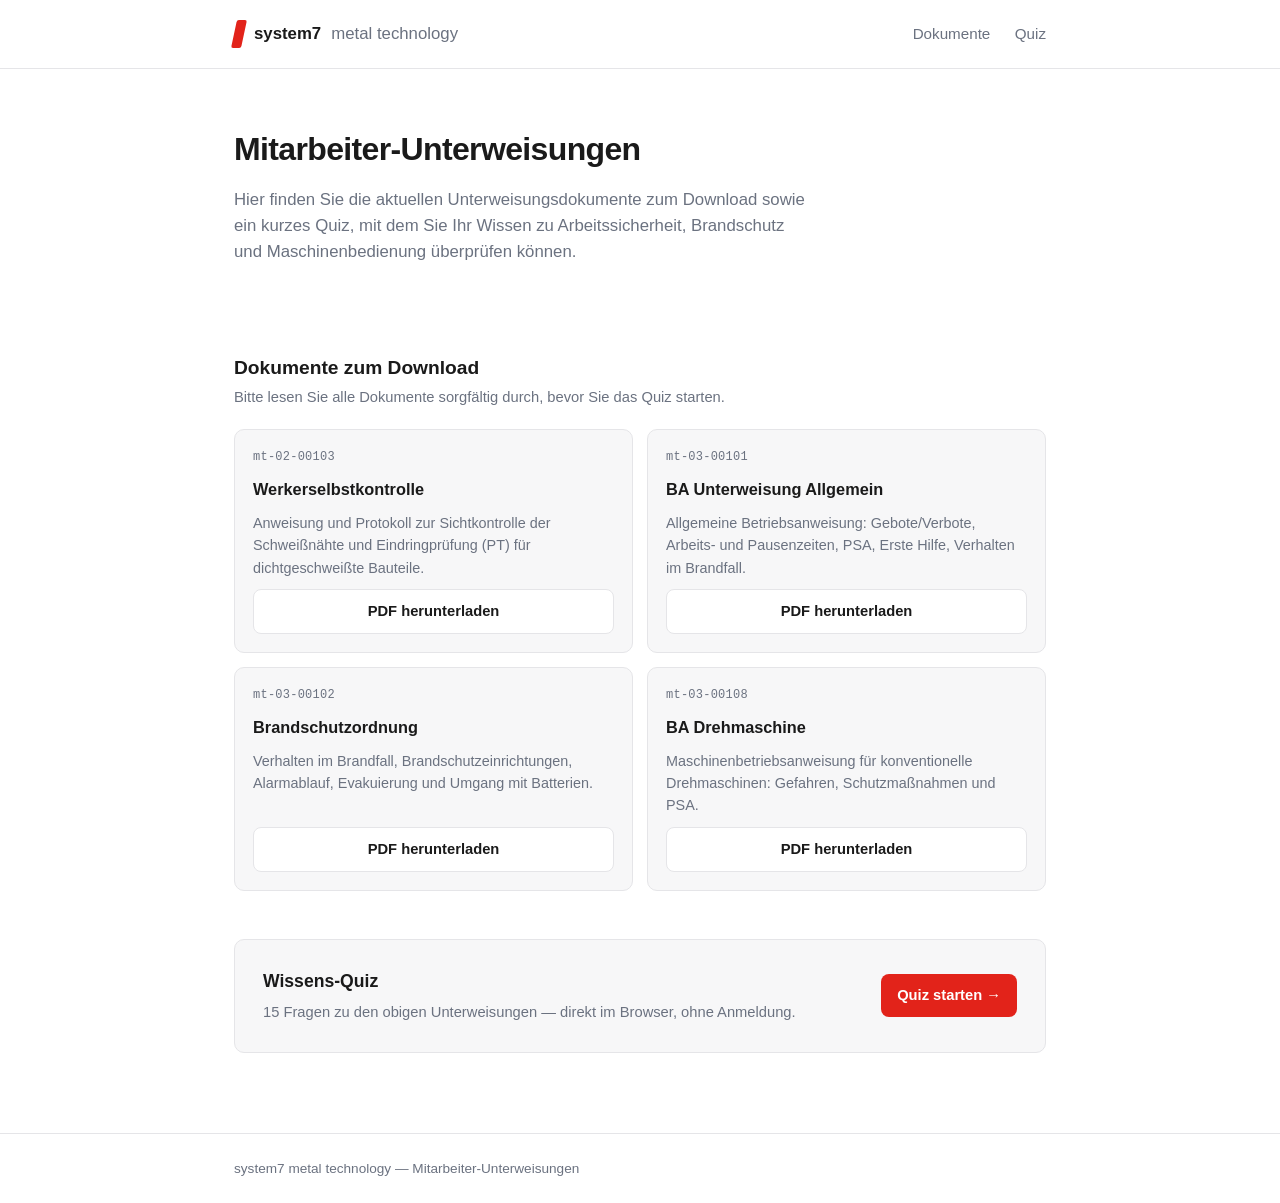
==== index.html @ b5b2784b "Add minimalist GitHub Pages site with document downloads and safety quiz Publishes the 4 employee in" ====
<!doctype html>
<html lang="de">
<head>
<meta charset="utf-8">
<meta name="viewport" content="width=device-width, initial-scale=1">
<title>Mitarbeiter-Unterweisungen | system7 metal technology</title>
<link rel="stylesheet" href="assets/style.css">
</head>
<body>

<header class="site">
  <div class="wrap">
    <a class="brand" href="index.html"><span class="mark"></span>system7 <span style="font-weight:400;color:var(--muted)">metal technology</span></a>
    <nav class="site">
      <a href="#dokumente">Dokumente</a>
      <a href="quiz.html">Quiz</a>
    </nav>
  </div>
</header>

<main>
  <div class="wrap">

    <section class="hero">
      <h1>Mitarbeiter-Unterweisungen</h1>
      <p>Hier finden Sie die aktuellen Unterweisungsdokumente zum Download sowie ein kurzes Quiz,
      mit dem Sie Ihr Wissen zu Arbeitssicherheit, Brandschutz und Maschinenbedienung überprüfen können.</p>
    </section>

    <section id="dokumente">
      <h2 class="section-title">Dokumente zum Download</h2>
      <p class="section-sub">Bitte lesen Sie alle Dokumente sorgfältig durch, bevor Sie das Quiz starten.</p>

      <div class="doc-grid">

        <div class="doc-card">
          <span class="doc-num">mt-02-00103</span>
          <h3>Werkerselbstkontrolle</h3>
          <p>Anweisung und Protokoll zur Sichtkontrolle der Schweißnähte und Eindringprüfung (PT) für dichtgeschweißte Bauteile.</p>
          <a class="btn btn-outline" href="documents/mt-02-00103-werkerselbstkontrolle.pdf" download>PDF herunterladen</a>
        </div>

        <div class="doc-card">
          <span class="doc-num">mt-03-00101</span>
          <h3>BA Unterweisung Allgemein</h3>
          <p>Allgemeine Betriebsanweisung: Gebote/Verbote, Arbeits- und Pausenzeiten, PSA, Erste Hilfe, Verhalten im Brandfall.</p>
          <a class="btn btn-outline" href="documents/mt-03-00101-unterweisung-allgemein.pdf" download>PDF herunterladen</a>
        </div>

        <div class="doc-card">
          <span class="doc-num">mt-03-00102</span>
          <h3>Brandschutzordnung</h3>
          <p>Verhalten im Brandfall, Brandschutzeinrichtungen, Alarmablauf, Evakuierung und Umgang mit Batterien.</p>
          <a class="btn btn-outline" href="documents/mt-03-00102-brandschutzordnung.pdf" download>PDF herunterladen</a>
        </div>

        <div class="doc-card">
          <span class="doc-num">mt-03-00108</span>
          <h3>BA Drehmaschine</h3>
          <p>Maschinenbetriebsanweisung für konventionelle Drehmaschinen: Gefahren, Schutzmaßnahmen und PSA.</p>
          <a class="btn btn-outline" href="documents/mt-03-00108-drehmaschine.pdf" download>PDF herunterladen</a>
        </div>

      </div>
    </section>

    <section>
      <div class="quiz-cta">
        <div>
          <h3>Wissens-Quiz</h3>
          <p>15 Fragen zu den obigen Unterweisungen &mdash; direkt im Browser, ohne Anmeldung.</p>
        </div>
        <a class="btn btn-primary" href="quiz.html">Quiz starten &rarr;</a>
      </div>
    </section>

  </div>
</main>

<footer class="site">
  <div class="wrap">
    system7 metal technology &mdash; Mitarbeiter-Unterweisungen
  </div>
</footer>

</body>
</html>
---- assets/style.css ----
:root {
  --red: #e2231a;
  --red-dark: #b91c14;
  --ink: #1a1a1a;
  --muted: #6b7280;
  --bg: #ffffff;
  --card: #f7f7f8;
  --border: #e5e5e8;
  --green: #1a8a4a;
  --green-bg: #eafaf0;
  --red-bg: #fdecec;
  --radius: 10px;
  --maxw: 860px;
}

* { box-sizing: border-box; }

html, body {
  margin: 0;
  padding: 0;
}

body {
  font-family: -apple-system, BlinkMacSystemFont, "Segoe UI", Roboto, Helvetica, Arial, sans-serif;
  color: var(--ink);
  background: var(--bg);
  line-height: 1.55;
}

a { color: var(--red); }

.wrap {
  max-width: var(--maxw);
  margin: 0 auto;
  padding: 0 24px;
}

header.site {
  border-bottom: 1px solid var(--border);
  padding: 20px 0;
}

header.site .wrap {
  display: flex;
  align-items: center;
  justify-content: space-between;
  gap: 16px;
}

.brand {
  display: flex;
  align-items: center;
  gap: 10px;
  font-weight: 700;
  font-size: 1.05rem;
  text-decoration: none;
  color: var(--ink);
}

.brand .mark {
  width: 10px;
  height: 28px;
  background: var(--red);
  border-radius: 2px;
  display: inline-block;
  transform: skewX(-12deg);
}

nav.site a {
  color: var(--muted);
  text-decoration: none;
  font-size: 0.95rem;
  margin-left: 20px;
}

nav.site a:hover { color: var(--ink); }

main {
  padding: 48px 0 80px;
}

.hero {
  padding: 8px 0 40px;
}

.hero h1 {
  font-size: 2rem;
  margin: 0 0 12px;
  letter-spacing: -0.02em;
}

.hero p {
  color: var(--muted);
  font-size: 1.05rem;
  max-width: 62ch;
  margin: 0;
}

.section-title {
  font-size: 1.2rem;
  margin: 0 0 4px;
}

.section-sub {
  color: var(--muted);
  font-size: 0.92rem;
  margin: 0 0 20px;
}

section + section {
  margin-top: 48px;
}

.doc-grid {
  display: grid;
  grid-template-columns: repeat(2, 1fr);
  gap: 14px;
}

@media (max-width: 640px) {
  .doc-grid { grid-template-columns: 1fr; }
}

.doc-card {
  border: 1px solid var(--border);
  background: var(--card);
  border-radius: var(--radius);
  padding: 18px;
  display: flex;
  flex-direction: column;
  gap: 10px;
}

.doc-card .doc-num {
  font-size: 0.75rem;
  color: var(--muted);
  font-family: ui-monospace, SFMono-Regular, Menlo, monospace;
  letter-spacing: 0.02em;
}

.doc-card h3 {
  margin: 0;
  font-size: 1.02rem;
}

.doc-card p {
  margin: 0;
  color: var(--muted);
  font-size: 0.9rem;
  flex: 1;
}

.btn {
  display: inline-flex;
  align-items: center;
  justify-content: center;
  gap: 8px;
  border: none;
  border-radius: 8px;
  padding: 10px 16px;
  font-size: 0.92rem;
  font-weight: 600;
  cursor: pointer;
  text-decoration: none;
  transition: background 0.15s ease, transform 0.05s ease;
}

.btn:active { transform: scale(0.98); }

.btn-primary {
  background: var(--red);
  color: #fff;
}
.btn-primary:hover { background: var(--red-dark); }

.btn-outline {
  background: #fff;
  color: var(--ink);
  border: 1px solid var(--border);
}
.btn-outline:hover { border-color: var(--red); color: var(--red); }

.quiz-cta {
  border: 1px solid var(--border);
  background: var(--card);
  border-radius: var(--radius);
  padding: 28px;
  display: flex;
  align-items: center;
  justify-content: space-between;
  gap: 20px;
  flex-wrap: wrap;
}

.quiz-cta h3 {
  margin: 0 0 6px;
  font-size: 1.1rem;
}

.quiz-cta p {
  margin: 0;
  color: var(--muted);
  font-size: 0.92rem;
}

footer.site {
  border-top: 1px solid var(--border);
  padding: 24px 0;
  color: var(--muted);
  font-size: 0.85rem;
}

/* ---- Quiz page ---- */

.quiz-shell {
  max-width: 640px;
  margin: 0 auto;
}

.progress-track {
  height: 6px;
  background: var(--border);
  border-radius: 4px;
  overflow: hidden;
  margin-bottom: 8px;
}

.progress-fill {
  height: 100%;
  background: var(--red);
  width: 0%;
  transition: width 0.25s ease;
}

.progress-label {
  display: flex;
  justify-content: space-between;
  font-size: 0.85rem;
  color: var(--muted);
  margin-bottom: 28px;
}

.question-card {
  border: 1px solid var(--border);
  border-radius: var(--radius);
  padding: 26px;
  background: var(--card);
}

.question-tag {
  display: inline-block;
  font-size: 0.72rem;
  font-weight: 700;
  text-transform: uppercase;
  letter-spacing: 0.04em;
  color: var(--red);
  background: var(--red-bg);
  padding: 3px 8px;
  border-radius: 5px;
  margin-bottom: 12px;
}

.question-text {
  font-size: 1.15rem;
  font-weight: 600;
  margin: 0 0 20px;
}

.options {
  display: flex;
  flex-direction: column;
  gap: 10px;
}

.option {
  display: flex;
  align-items: flex-start;
  gap: 12px;
  text-align: left;
  border: 1px solid var(--border);
  background: #fff;
  border-radius: 8px;
  padding: 13px 14px;
  font-size: 0.98rem;
  cursor: pointer;
  color: var(--ink);
}

.option:hover:not(:disabled) {
  border-color: var(--red);
}

.option .letter {
  flex: none;
  width: 22px;
  height: 22px;
  border-radius: 50%;
  border: 1px solid var(--border);
  display: flex;
  align-items: center;
  justify-content: center;
  font-size: 0.78rem;
  font-weight: 700;
  color: var(--muted);
}

.option.correct {
  border-color: var(--green);
  background: var(--green-bg);
}
.option.correct .letter {
  background: var(--green);
  border-color: var(--green);
  color: #fff;
}

.option.wrong {
  border-color: var(--red);
  background: var(--red-bg);
}
.option.wrong .letter {
  background: var(--red);
  border-color: var(--red);
  color: #fff;
}

.option:disabled {
  cursor: default;
}

.explain {
  margin-top: 18px;
  padding: 14px 16px;
  border-radius: 8px;
  background: #fff;
  border: 1px solid var(--border);
  font-size: 0.9rem;
  color: var(--muted);
  display: none;
}
.explain.show { display: block; }

.quiz-actions {
  display: flex;
  justify-content: flex-end;
  margin-top: 22px;
}

.result-card {
  border: 1px solid var(--border);
  border-radius: var(--radius);
  padding: 36px;
  text-align: center;
  background: var(--card);
}

.result-score {
  font-size: 2.6rem;
  font-weight: 800;
  margin: 6px 0 4px;
}

.result-msg {
  color: var(--muted);
  margin-bottom: 24px;
}

.result-actions {
  display: flex;
  gap: 12px;
  justify-content: center;
  flex-wrap: wrap;
}

.review-list {
  text-align: left;
  margin-top: 32px;
  display: flex;
  flex-direction: column;
  gap: 12px;
}

.review-item {
  border: 1px solid var(--border);
  border-radius: 8px;
  padding: 14px 16px;
  background: #fff;
  font-size: 0.9rem;
}

.review-item .rq {
  font-weight: 600;
  margin-bottom: 6px;
}

.review-item .ra-correct { color: var(--green); }
.review-item .ra-wrong { color: var(--red); text-decoration: line-through; }

.hidden { display: none !important; }
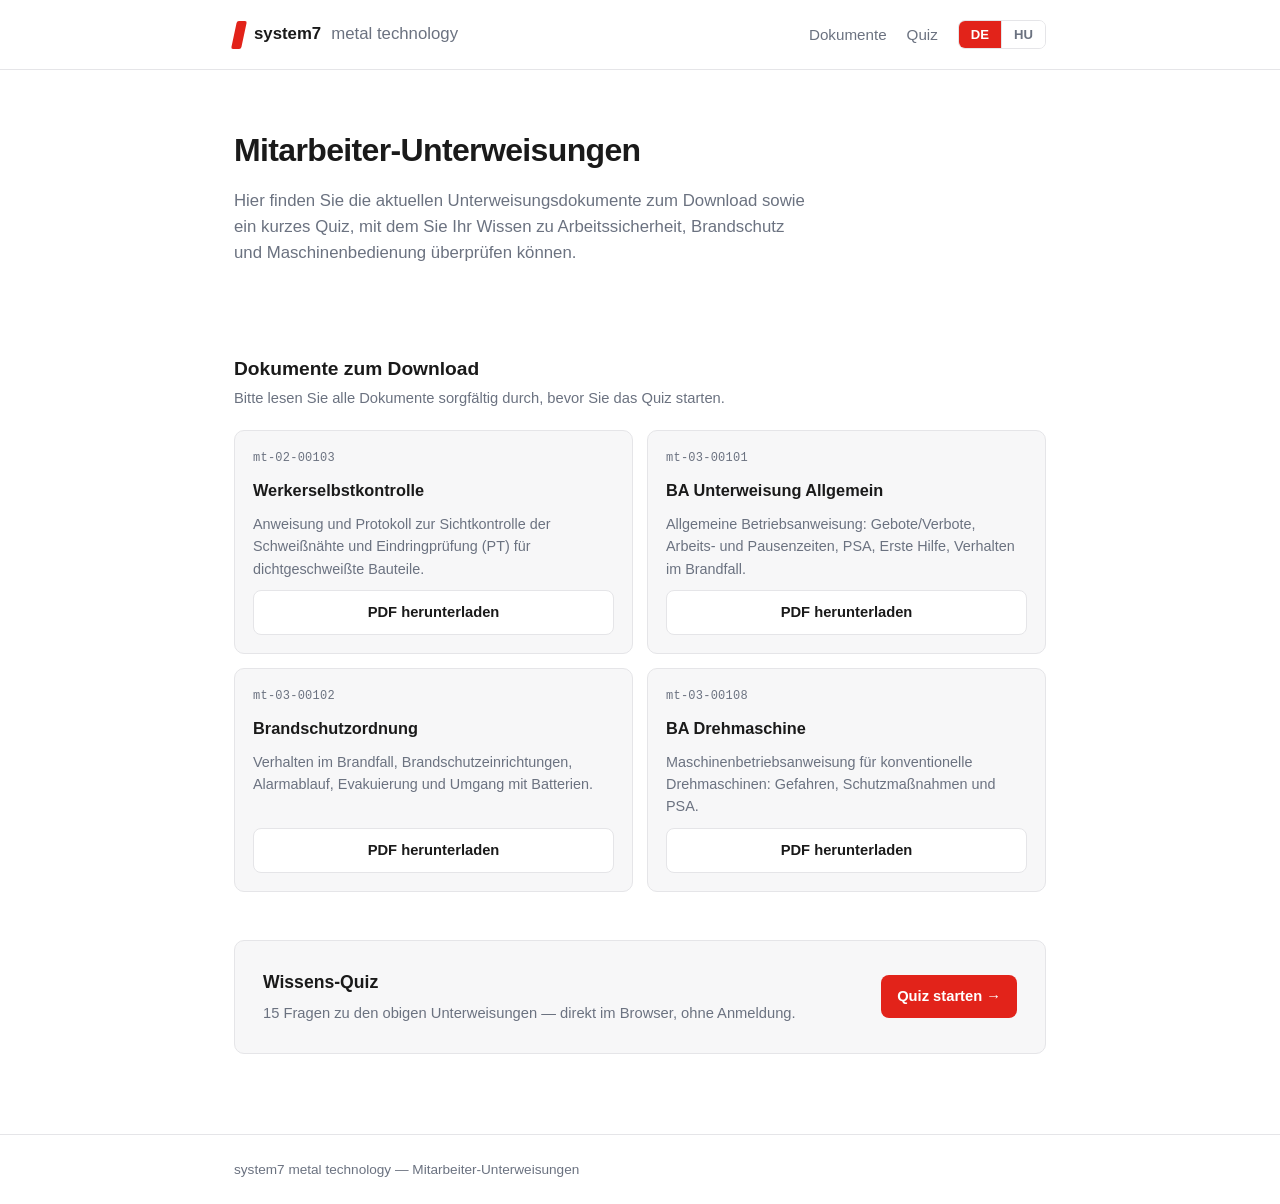
==== commit 514e9bc8: "Add DE/HU language toggle with Hungarian translations and documents Adds a language switcher (defaul" ====
--- a/index.html
+++ b/index.html
@@ -12,8 +12,12 @@
   <div class="wrap">
     <a class="brand" href="index.html"><span class="mark"></span>system7 <span style="font-weight:400;color:var(--muted)">metal technology</span></a>
     <nav class="site">
-      <a href="#dokumente">Dokumente</a>
-      <a href="quiz.html">Quiz</a>
+      <a href="#dokumente" data-i18n="nav_docs">Dokumente</a>
+      <a href="quiz.html" data-i18n="nav_quiz">Quiz</a>
+      <div class="lang-toggle">
+        <button class="lang-btn" data-lang-btn="de">DE</button>
+        <button class="lang-btn" data-lang-btn="hu">HU</button>
+      </div>
     </nav>
   </div>
 </header>
@@ -22,43 +26,43 @@
   <div class="wrap">
 
     <section class="hero">
-      <h1>Mitarbeiter-Unterweisungen</h1>
-      <p>Hier finden Sie die aktuellen Unterweisungsdokumente zum Download sowie ein kurzes Quiz,
+      <h1 data-i18n="hero_title">Mitarbeiter-Unterweisungen</h1>
+      <p data-i18n="hero_text">Hier finden Sie die aktuellen Unterweisungsdokumente zum Download sowie ein kurzes Quiz,
       mit dem Sie Ihr Wissen zu Arbeitssicherheit, Brandschutz und Maschinenbedienung überprüfen können.</p>
     </section>
 
     <section id="dokumente">
-      <h2 class="section-title">Dokumente zum Download</h2>
-      <p class="section-sub">Bitte lesen Sie alle Dokumente sorgfältig durch, bevor Sie das Quiz starten.</p>
+      <h2 class="section-title" data-i18n="docs_title">Dokumente zum Download</h2>
+      <p class="section-sub" data-i18n="docs_sub">Bitte lesen Sie alle Dokumente sorgfältig durch, bevor Sie das Quiz starten.</p>
 
       <div class="doc-grid">
 
-        <div class="doc-card">
-          <span class="doc-num">mt-02-00103</span>
-          <h3>Werkerselbstkontrolle</h3>
-          <p>Anweisung und Protokoll zur Sichtkontrolle der Schweißnähte und Eindringprüfung (PT) für dichtgeschweißte Bauteile.</p>
-          <a class="btn btn-outline" href="documents/mt-02-00103-werkerselbstkontrolle.pdf" download>PDF herunterladen</a>
+        <div class="doc-card" data-doc="werkerselbstkontrolle">
+          <span class="doc-num" data-doc-num></span>
+          <h3 data-doc-title></h3>
+          <p data-doc-desc></p>
+          <a class="btn btn-outline" data-doc-link download></a>
         </div>
 
-        <div class="doc-card">
-          <span class="doc-num">mt-03-00101</span>
-          <h3>BA Unterweisung Allgemein</h3>
-          <p>Allgemeine Betriebsanweisung: Gebote/Verbote, Arbeits- und Pausenzeiten, PSA, Erste Hilfe, Verhalten im Brandfall.</p>
-          <a class="btn btn-outline" href="documents/mt-03-00101-unterweisung-allgemein.pdf" download>PDF herunterladen</a>
+        <div class="doc-card" data-doc="allgemein">
+          <span class="doc-num" data-doc-num></span>
+          <h3 data-doc-title></h3>
+          <p data-doc-desc></p>
+          <a class="btn btn-outline" data-doc-link download></a>
         </div>
 
-        <div class="doc-card">
-          <span class="doc-num">mt-03-00102</span>
-          <h3>Brandschutzordnung</h3>
-          <p>Verhalten im Brandfall, Brandschutzeinrichtungen, Alarmablauf, Evakuierung und Umgang mit Batterien.</p>
-          <a class="btn btn-outline" href="documents/mt-03-00102-brandschutzordnung.pdf" download>PDF herunterladen</a>
+        <div class="doc-card" data-doc="brandschutz">
+          <span class="doc-num" data-doc-num></span>
+          <h3 data-doc-title></h3>
+          <p data-doc-desc></p>
+          <a class="btn btn-outline" data-doc-link download></a>
         </div>
 
-        <div class="doc-card">
-          <span class="doc-num">mt-03-00108</span>
-          <h3>BA Drehmaschine</h3>
-          <p>Maschinenbetriebsanweisung für konventionelle Drehmaschinen: Gefahren, Schutzmaßnahmen und PSA.</p>
-          <a class="btn btn-outline" href="documents/mt-03-00108-drehmaschine.pdf" download>PDF herunterladen</a>
+        <div class="doc-card" data-doc="drehmaschine">
+          <span class="doc-num" data-doc-num></span>
+          <h3 data-doc-title></h3>
+          <p data-doc-desc></p>
+          <a class="btn btn-outline" data-doc-link download></a>
         </div>
 
       </div>
@@ -67,10 +71,10 @@
     <section>
       <div class="quiz-cta">
         <div>
-          <h3>Wissens-Quiz</h3>
-          <p>15 Fragen zu den obigen Unterweisungen &mdash; direkt im Browser, ohne Anmeldung.</p>
+          <h3 data-i18n="quiz_cta_title">Wissens-Quiz</h3>
+          <p data-i18n="quiz_cta_text">15 Fragen zu den obigen Unterweisungen &mdash; direkt im Browser, ohne Anmeldung.</p>
         </div>
-        <a class="btn btn-primary" href="quiz.html">Quiz starten &rarr;</a>
+        <a class="btn btn-primary" href="quiz.html" data-i18n="quiz_cta_btn">Quiz starten &rarr;</a>
       </div>
     </section>
 
@@ -78,10 +82,16 @@
 </main>
 
 <footer class="site">
-  <div class="wrap">
+  <div class="wrap" data-i18n="footer">
     system7 metal technology &mdash; Mitarbeiter-Unterweisungen
   </div>
 </footer>
 
+<script src="assets/i18n.js"></script>
+<script src="assets/lang.js"></script>
+<script>
+  applyCommonI18n("page_title_index");
+  renderDocs();
+</script>
 </body>
 </html>
--- a/assets/style.css
+++ b/assets/style.css
@@ -66,14 +66,45 @@
   transform: skewX(-12deg);
 }
 
+nav.site {
+  display: flex;
+  align-items: center;
+  gap: 20px;
+}
+
 nav.site a {
   color: var(--muted);
   text-decoration: none;
   font-size: 0.95rem;
-  margin-left: 20px;
 }
 
 nav.site a:hover { color: var(--ink); }
+
+.lang-toggle {
+  display: inline-flex;
+  border: 1px solid var(--border);
+  border-radius: 7px;
+  overflow: hidden;
+}
+
+.lang-btn {
+  border: none;
+  background: #fff;
+  color: var(--muted);
+  font-size: 0.82rem;
+  font-weight: 700;
+  padding: 6px 12px;
+  cursor: pointer;
+}
+
+.lang-btn + .lang-btn {
+  border-left: 1px solid var(--border);
+}
+
+.lang-btn.active {
+  background: var(--red);
+  color: #fff;
+}
 
 main {
   padding: 48px 0 80px;
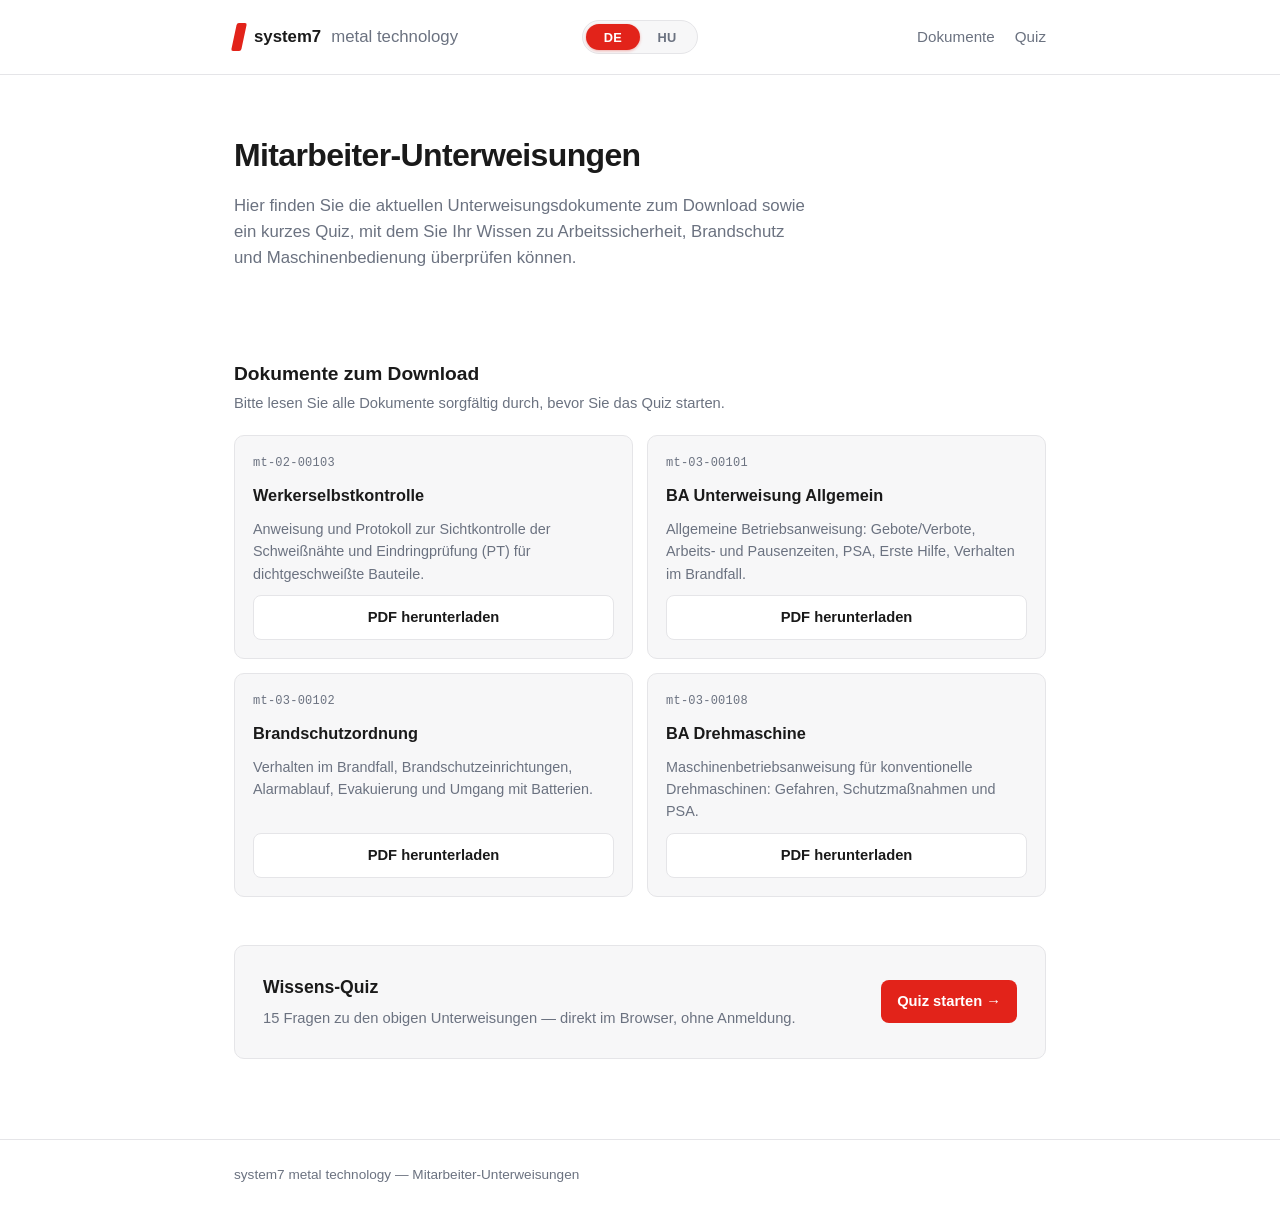
==== commit b798d078: "Redesign language toggle as centered sliding pill switch Moves the DE/HU toggle to the horizontal ce" ====
--- a/index.html
+++ b/index.html
@@ -11,13 +11,14 @@
 <header class="site">
   <div class="wrap">
     <a class="brand" href="index.html"><span class="mark"></span>system7 <span style="font-weight:400;color:var(--muted)">metal technology</span></a>
+    <div class="lang-toggle">
+      <div class="thumb"></div>
+      <button class="lang-btn" data-lang-btn="de">DE</button>
+      <button class="lang-btn" data-lang-btn="hu">HU</button>
+    </div>
     <nav class="site">
       <a href="#dokumente" data-i18n="nav_docs">Dokumente</a>
       <a href="quiz.html" data-i18n="nav_quiz">Quiz</a>
-      <div class="lang-toggle">
-        <button class="lang-btn" data-lang-btn="de">DE</button>
-        <button class="lang-btn" data-lang-btn="hu">HU</button>
-      </div>
     </nav>
   </div>
 </header>
--- a/assets/style.css
+++ b/assets/style.css
@@ -41,10 +41,22 @@
 }
 
 header.site .wrap {
-  display: flex;
-  align-items: center;
-  justify-content: space-between;
+  display: grid;
+  grid-template-columns: 1fr auto 1fr;
+  align-items: center;
   gap: 16px;
+}
+
+@media (max-width: 640px) {
+  header.site .wrap {
+    grid-template-columns: 1fr;
+    row-gap: 14px;
+  }
+  header.site .brand,
+  header.site .lang-toggle,
+  header.site nav.site {
+    justify-self: center;
+  }
 }
 
 .brand {
@@ -55,6 +67,7 @@
   font-size: 1.05rem;
   text-decoration: none;
   color: var(--ink);
+  justify-self: start;
 }
 
 .brand .mark {
@@ -70,6 +83,7 @@
   display: flex;
   align-items: center;
   gap: 20px;
+  justify-self: end;
 }
 
 nav.site a {
@@ -81,28 +95,49 @@
 nav.site a:hover { color: var(--ink); }
 
 .lang-toggle {
+  position: relative;
+  justify-self: center;
   display: inline-flex;
-  border: 1px solid var(--border);
-  border-radius: 7px;
-  overflow: hidden;
+  background: var(--card);
+  border: 1px solid var(--border);
+  border-radius: 999px;
+  padding: 3px;
+  width: 116px;
+  height: 34px;
+}
+
+.lang-toggle .thumb {
+  position: absolute;
+  top: 3px;
+  left: 3px;
+  width: calc(50% - 3px);
+  height: calc(100% - 6px);
+  background: var(--red);
+  border-radius: 999px;
+  transition: transform 0.25s cubic-bezier(0.65, 0, 0.35, 1);
+  box-shadow: 0 1px 3px rgba(226, 35, 26, 0.35);
+}
+
+.lang-toggle[data-active="hu"] .thumb {
+  transform: translateX(100%);
 }
 
 .lang-btn {
+  position: relative;
+  z-index: 1;
+  flex: 1;
   border: none;
-  background: #fff;
-  color: var(--muted);
-  font-size: 0.82rem;
+  background: transparent;
+  font-size: 0.8rem;
   font-weight: 700;
-  padding: 6px 12px;
+  letter-spacing: 0.02em;
+  color: var(--muted);
   cursor: pointer;
-}
-
-.lang-btn + .lang-btn {
-  border-left: 1px solid var(--border);
+  border-radius: 999px;
+  transition: color 0.2s ease;
 }
 
 .lang-btn.active {
-  background: var(--red);
   color: #fff;
 }
 
